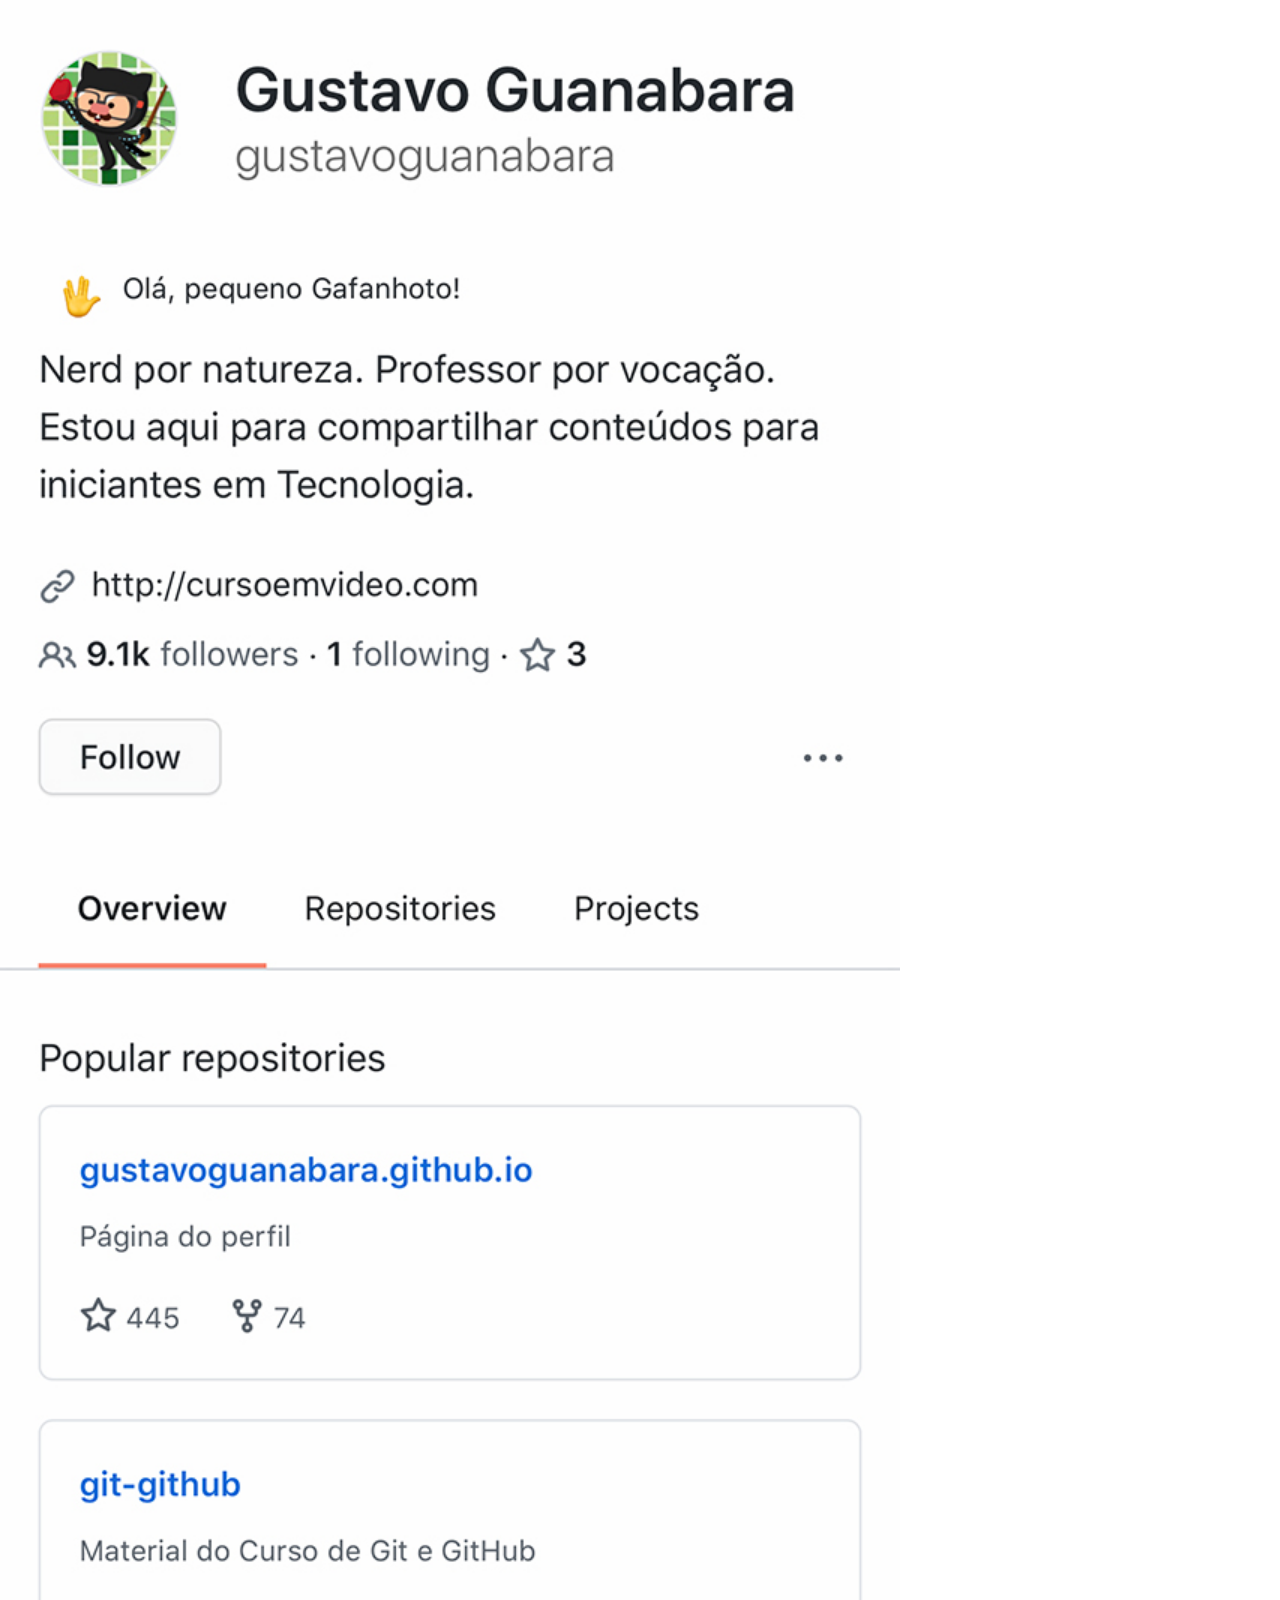
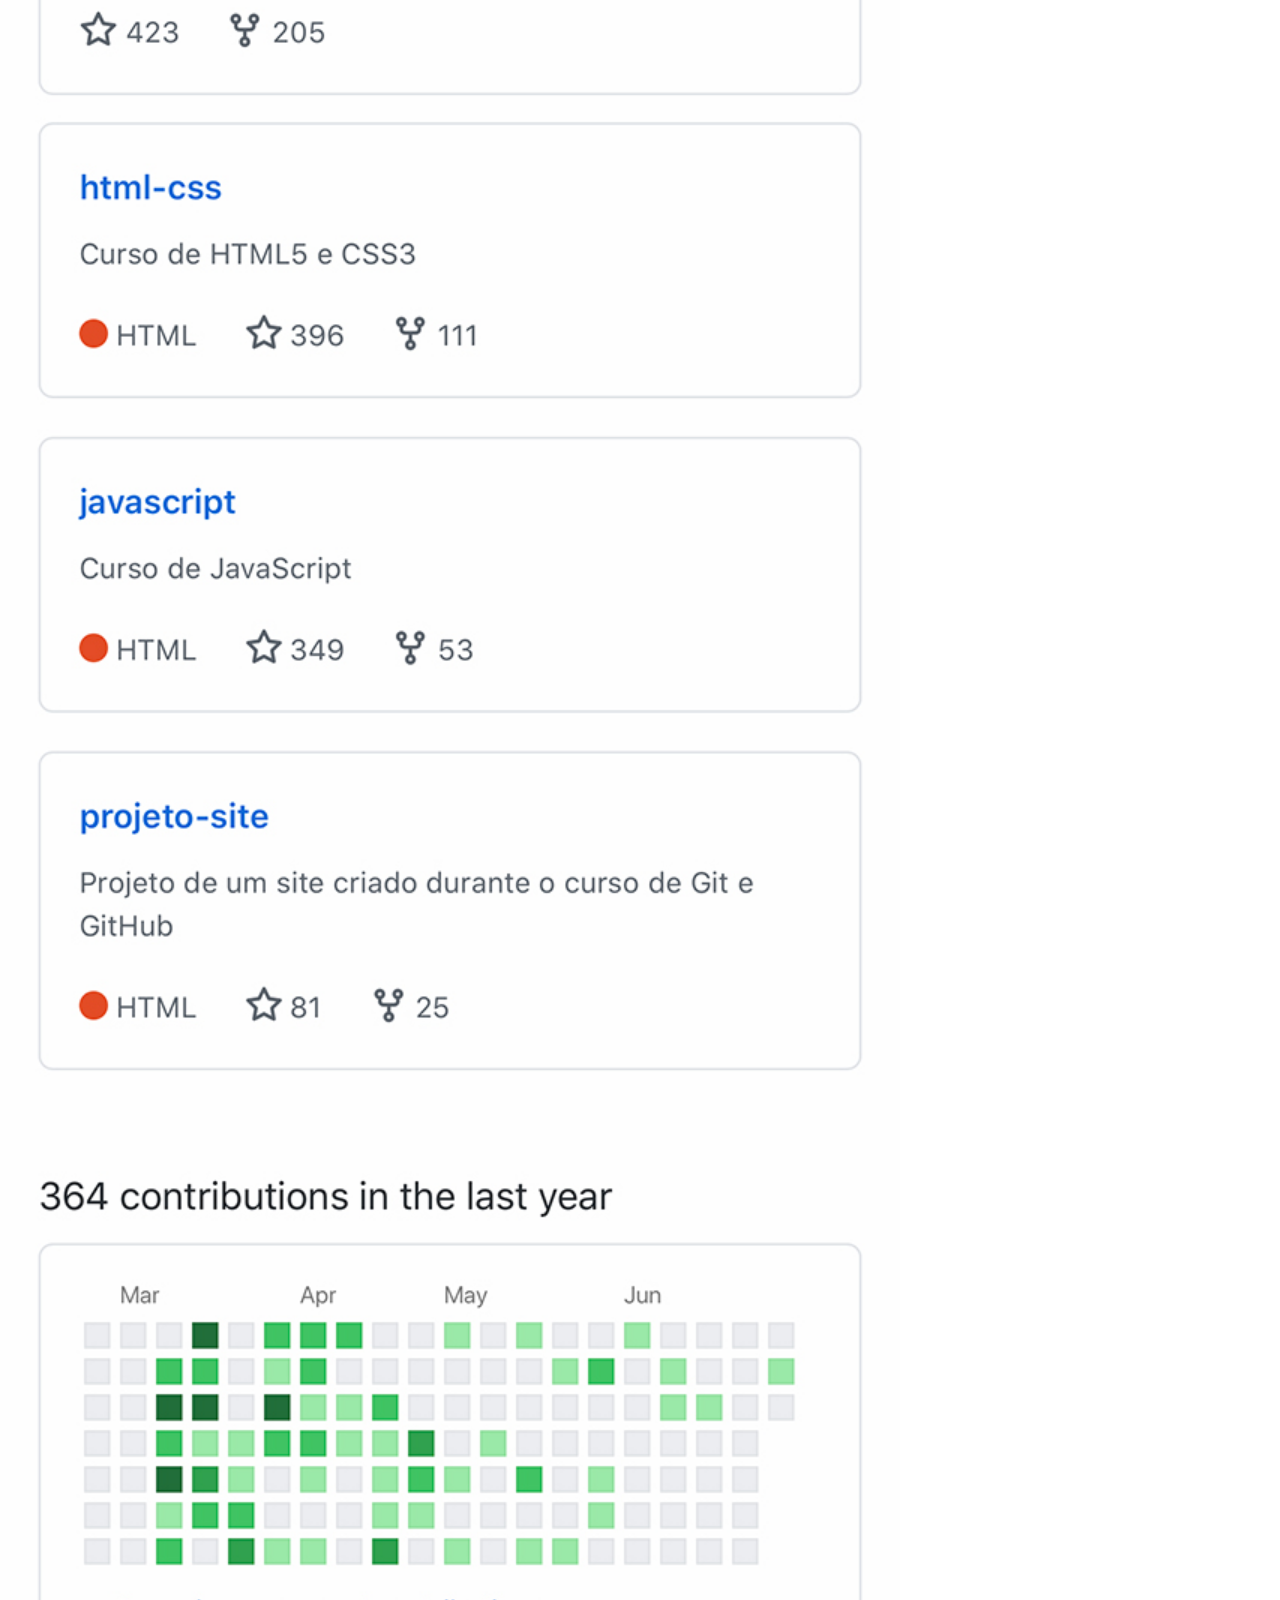
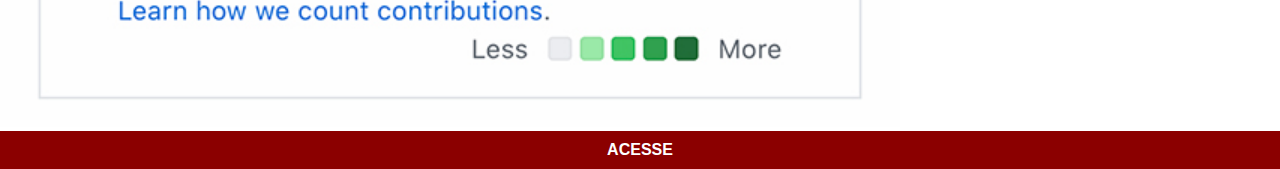
==== github.html @ 9d1f2f1c "projeto social" ====
<!DOCTYPE html>
<html lang="pt-br">
<head>
    <meta charset="UTF-8">
    <meta name="viewport" content="width=device-width, initial-scale=1.0">
    <title>Github</title>
    <link rel="stylesheet" href="estilos/social.css">
</head>
<body>
    <img src="imagens/tela-github.jpg" alt="Github">
    <a href="https://github.com/myrddinq">ACESSE</a>
</body>
</html>
---- estilos/social.css ----
@charset "UTF-8";

* {
    padding: 0px;
    margin: 0px;
    font-family: Arial, Helvetica, sans-serif;
}

::-webkit-scrollbar {
    width: 0px;
    height: 0px;
}

img {
    width: 100vh;
}

a {
    display: block;
    background-color: darkred;
    color: white;
    padding: 10px;
    text-align: center;
    font-weight: bolder;
    text-decoration: none;
}

a:hover{ 
    background-color: red
}
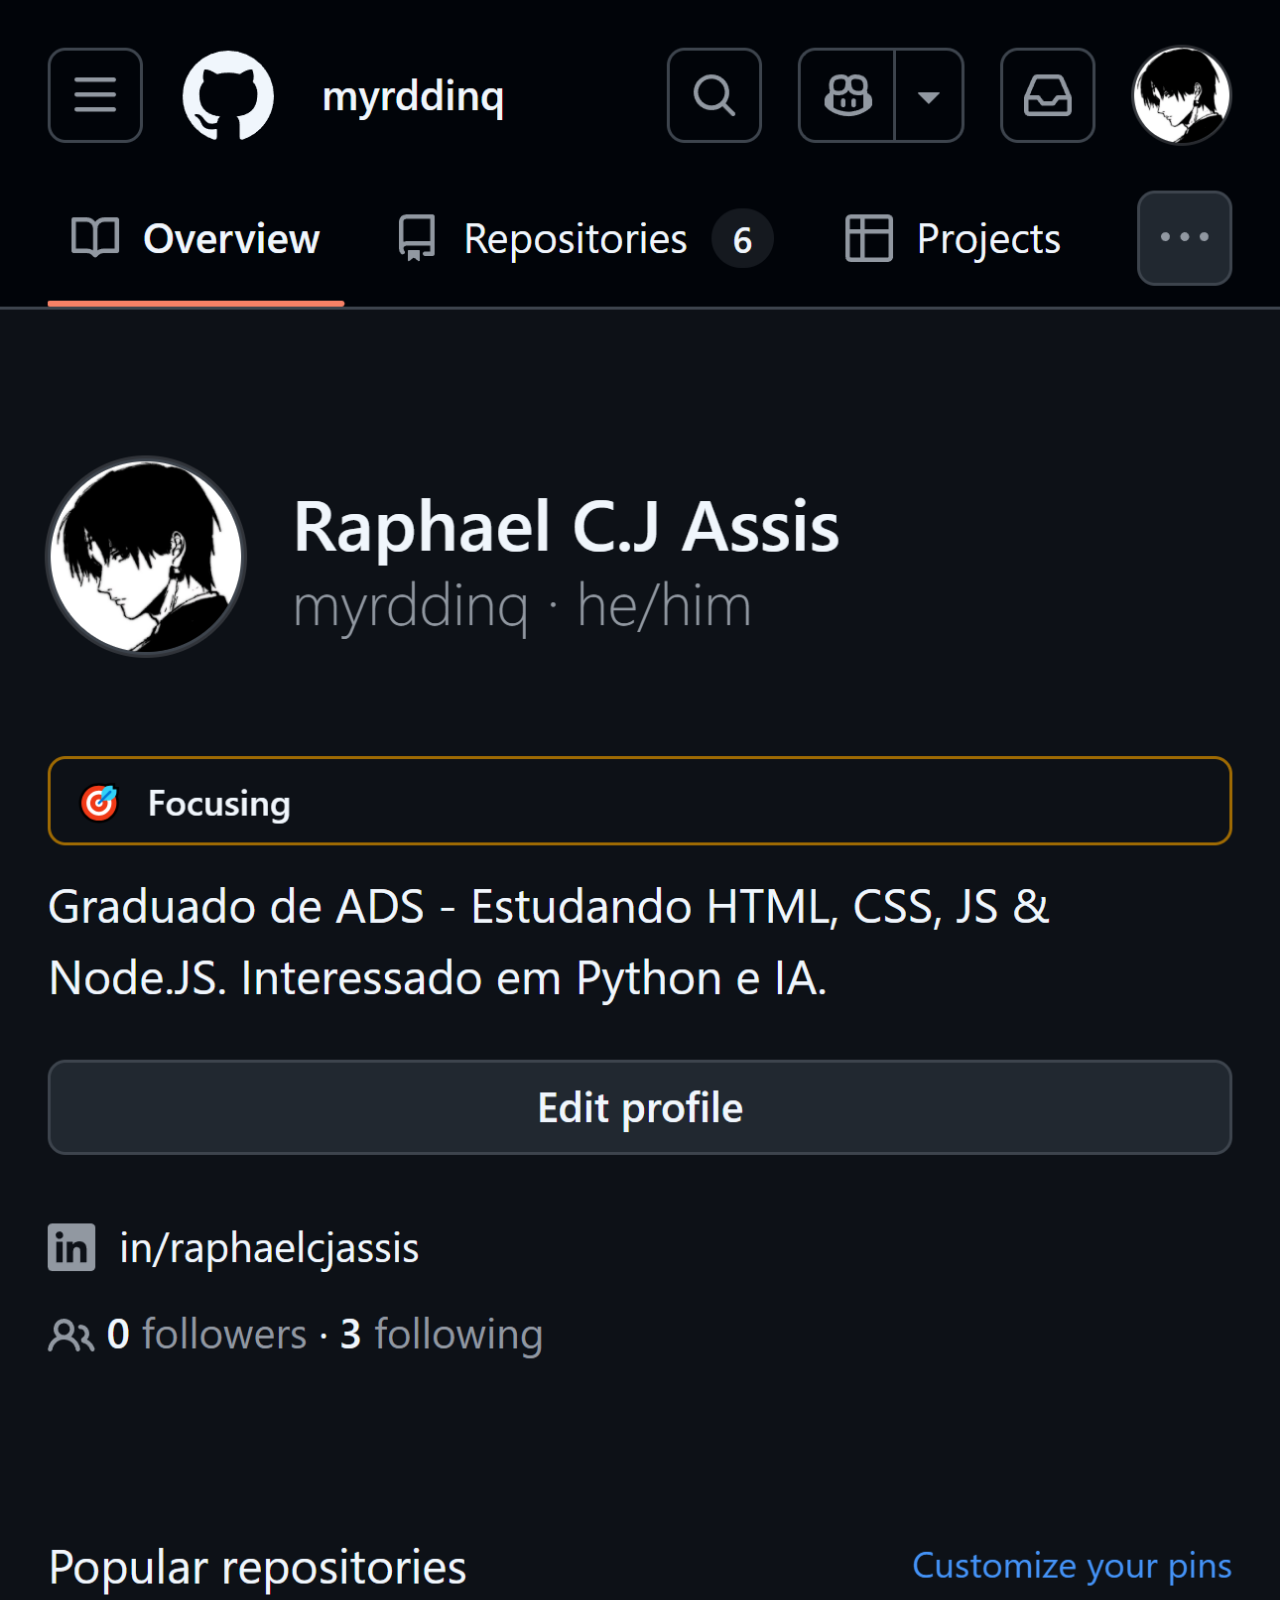
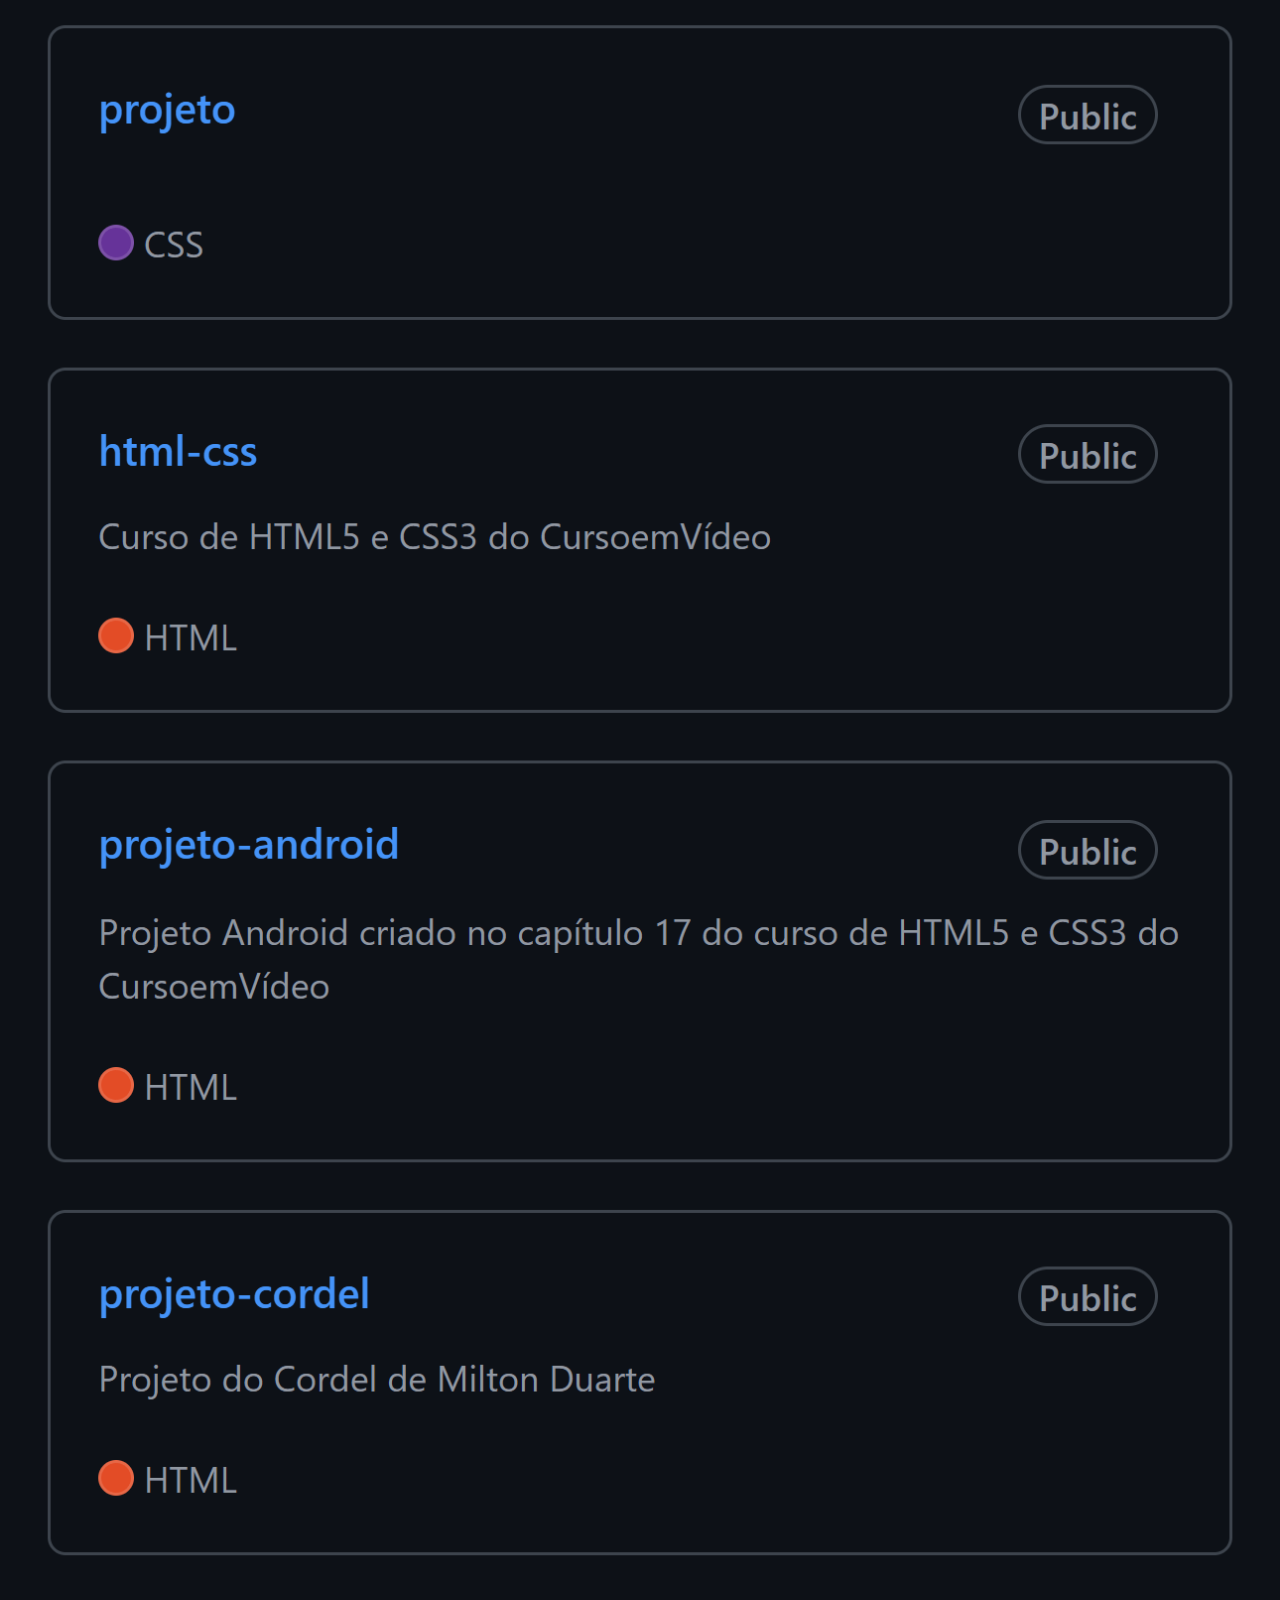
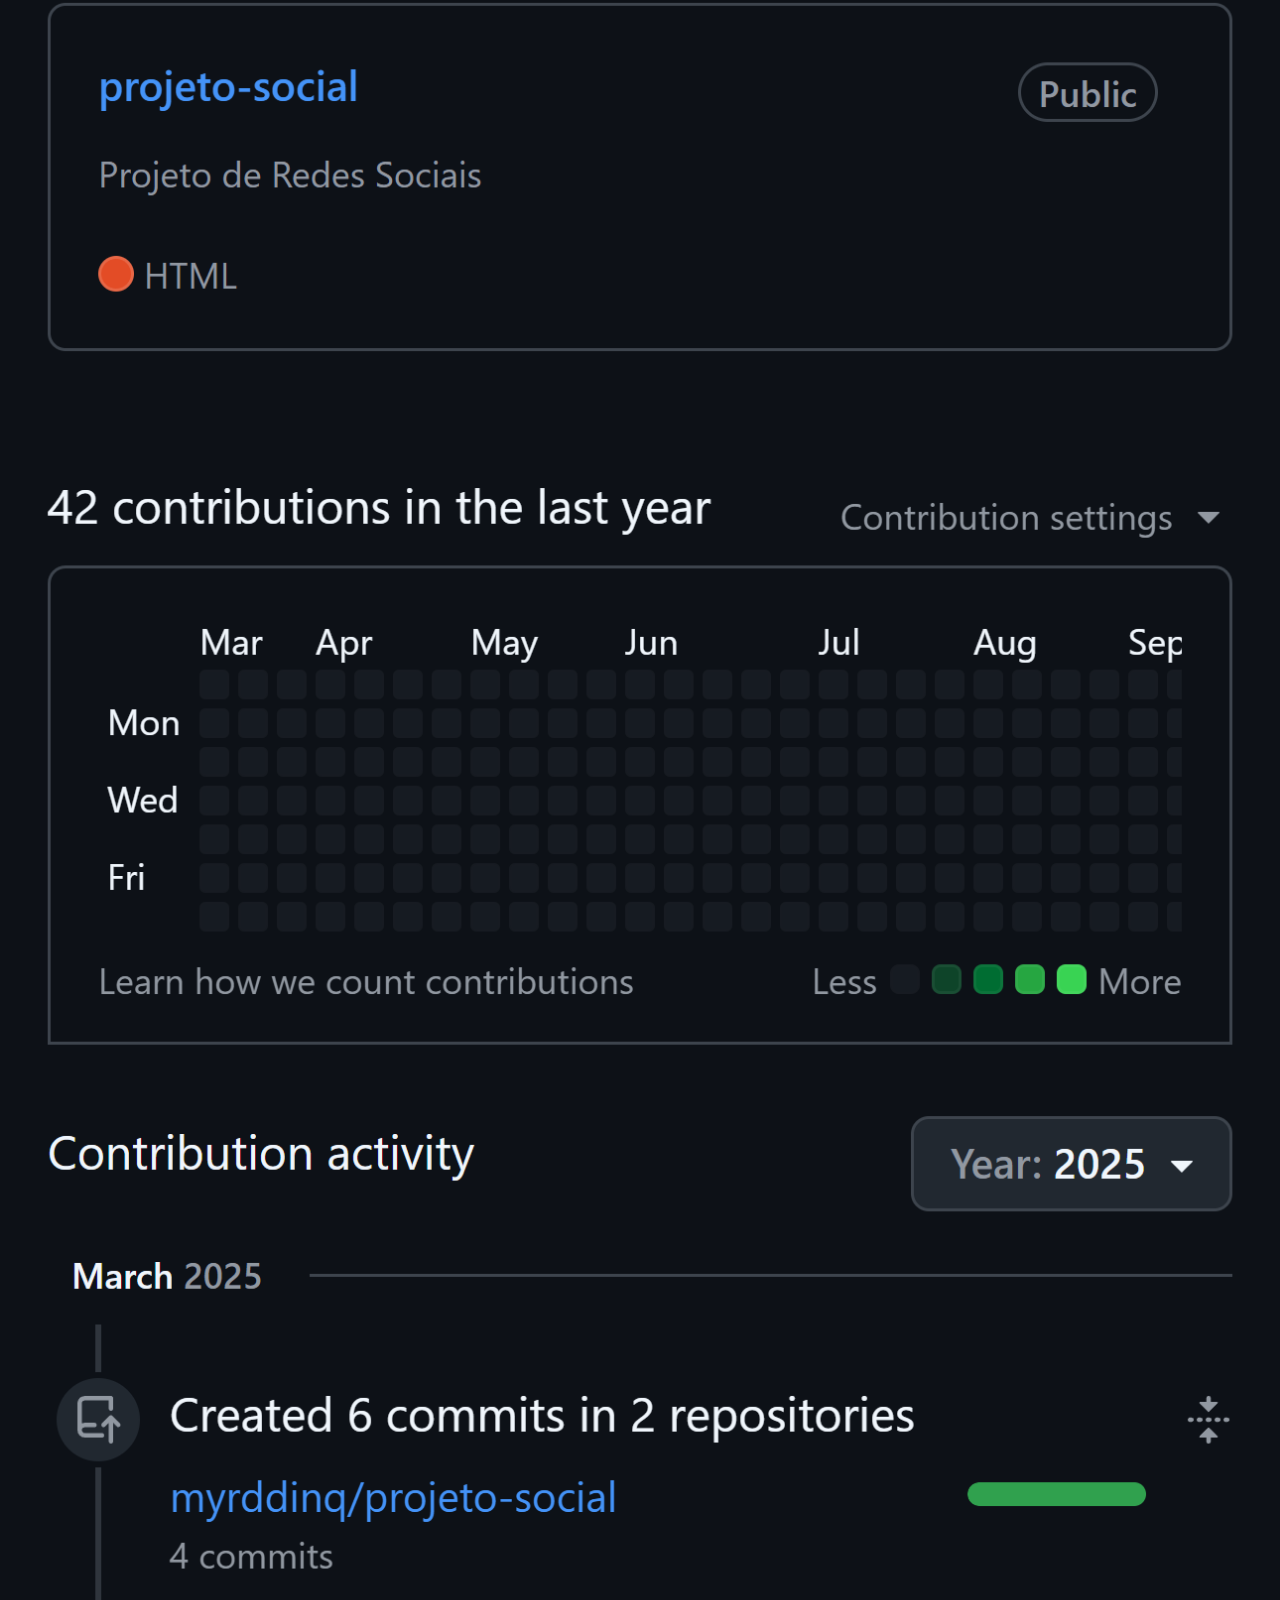
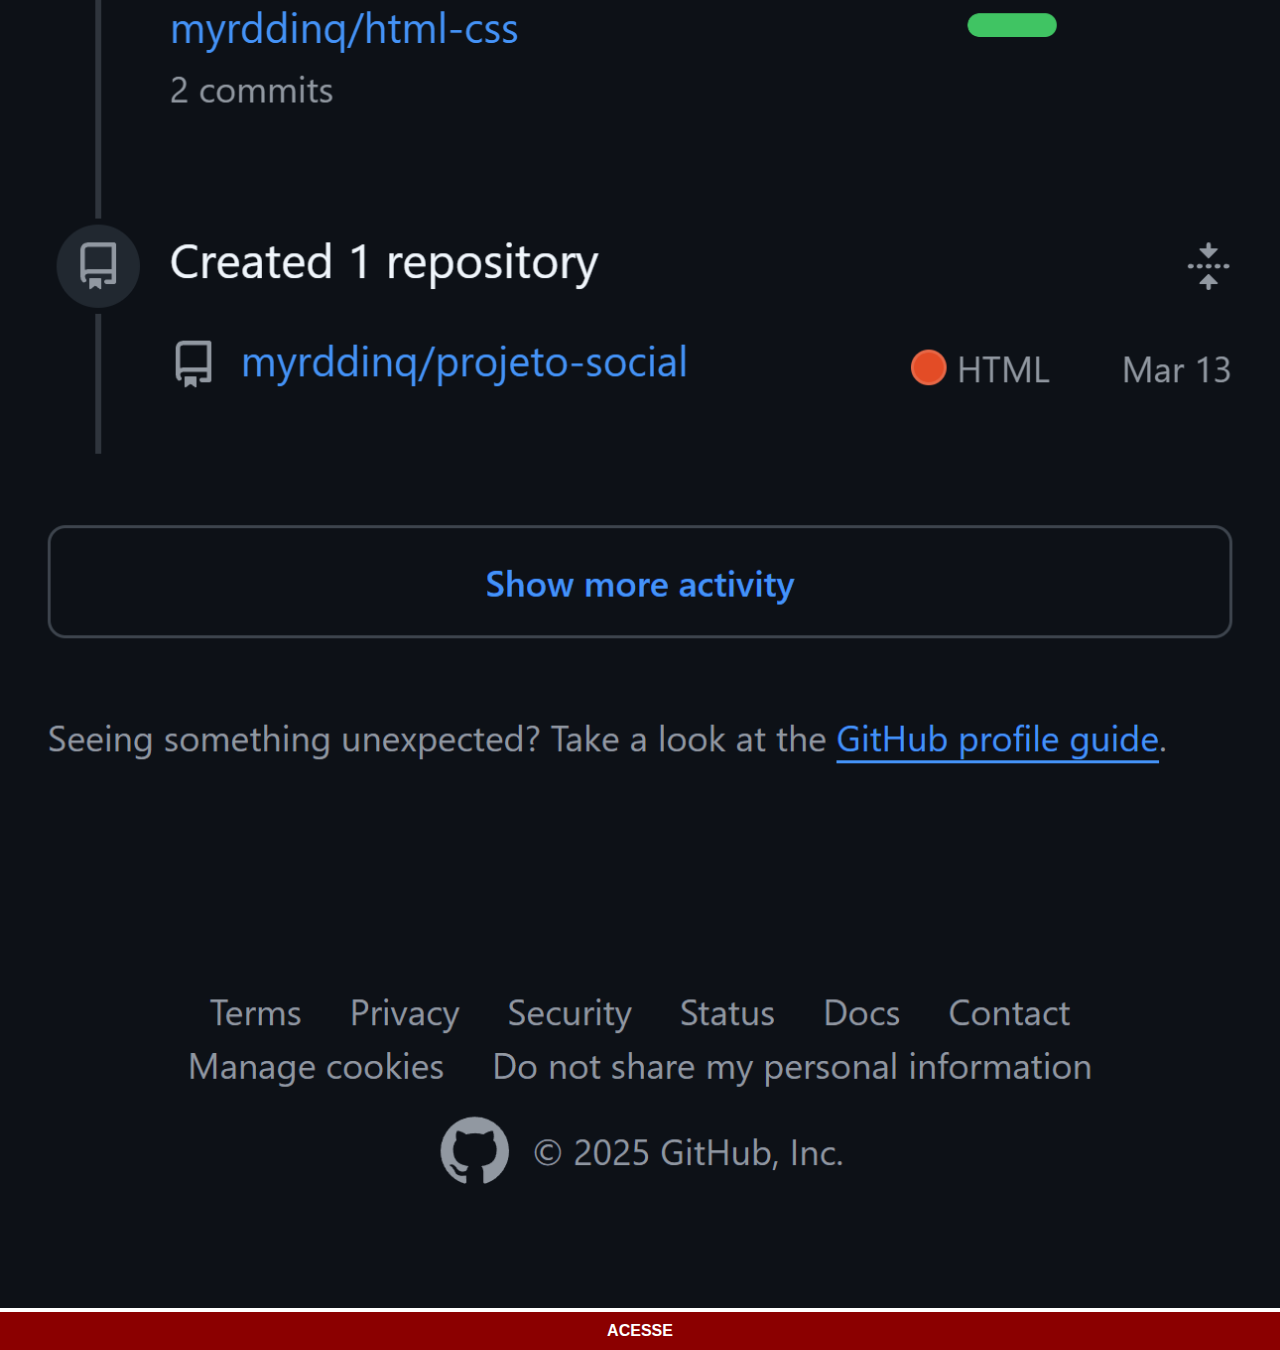
==== commit 60b05a0a: "update do projeto social; tinha errado o vh pelo vw rsrs" ====
--- a/github.html
+++ b/github.html
@@ -7,7 +7,7 @@
     <link rel="stylesheet" href="estilos/social.css">
 </head>
 <body>
-    <img src="imagens/tela-github.jpg" alt="Github">
+    <img src="imagens/github.com_myrddinq(iPhone 14 Pro Max).png" alt="Github">
     <a href="https://github.com/myrddinq">ACESSE</a>
 </body>
 </html>--- a/estilos/social.css
+++ b/estilos/social.css
@@ -12,7 +12,7 @@
 }
 
 img {
-    width: 100vh;
+    width: 100vw;
 }
 
 a {
